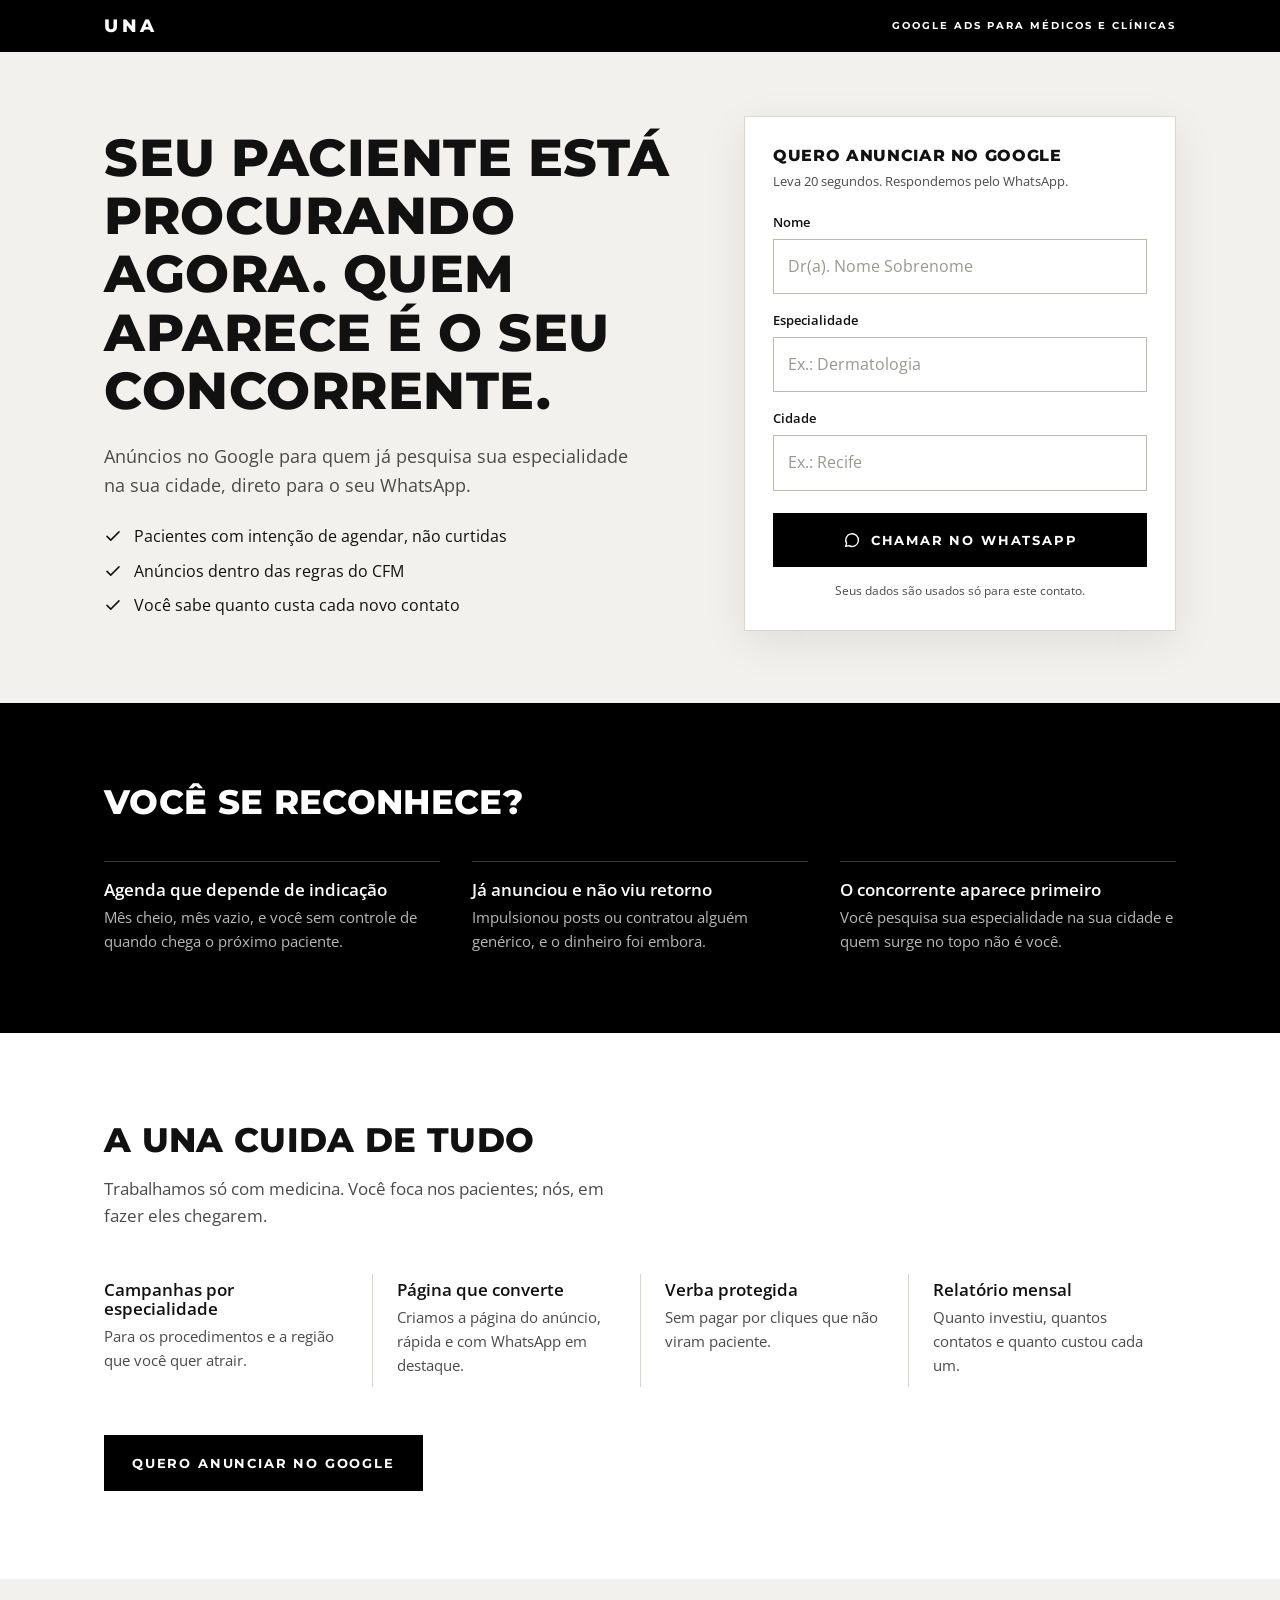
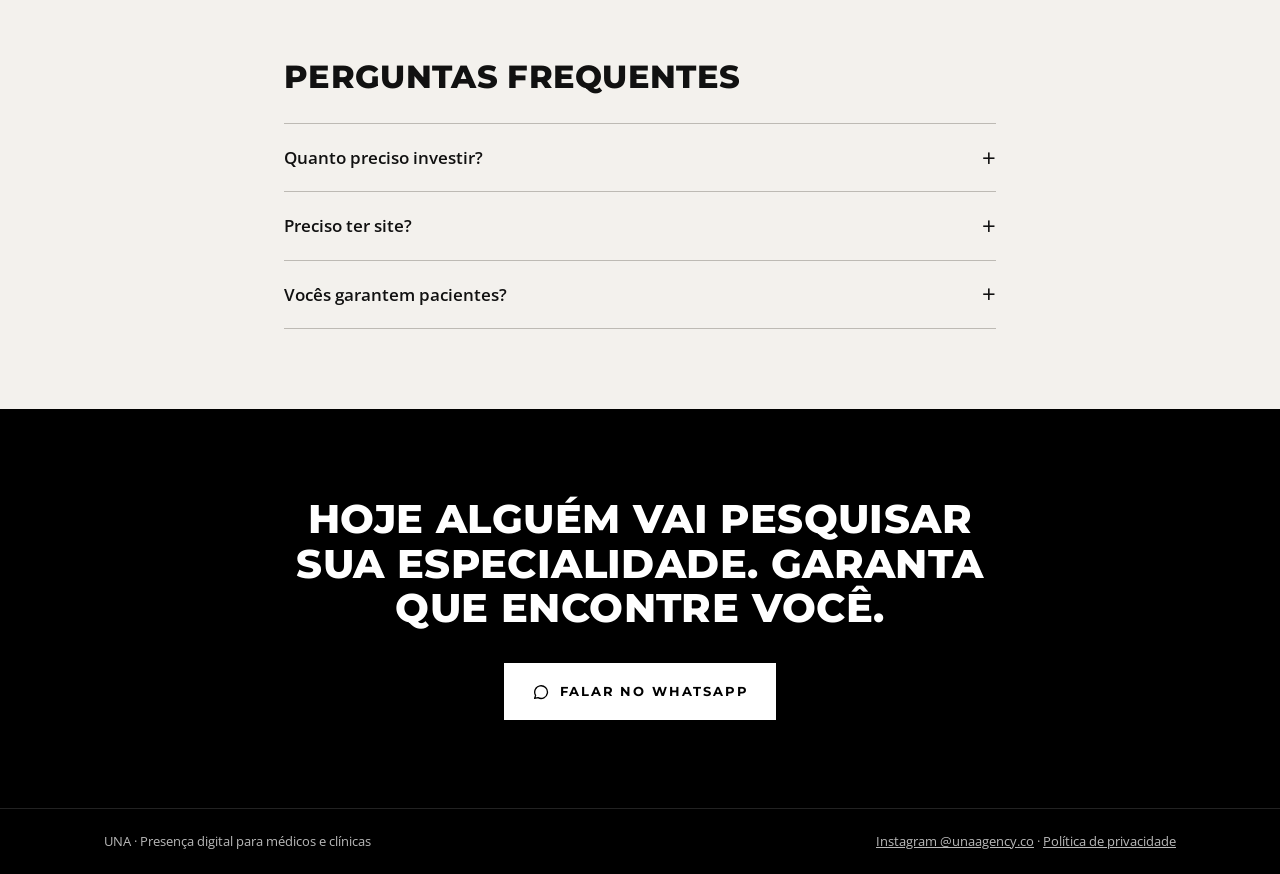
==== index.html @ a0f0ff61 "Add high-conversion Google Ads landing page for UNA Static LP following the provided layout: hero wi" ====
<!doctype html>
<html lang="pt-BR">
<head>
<meta charset="utf-8">
<meta name="viewport" content="width=device-width, initial-scale=1">
<title>Google Ads para Médicos e Clínicas | UNA</title>
<meta name="description" content="Anúncios no Google para quem já pesquisa sua especialidade na sua cidade, direto para o seu WhatsApp. Campanhas dentro das regras do CFM.">
<meta name="robots" content="index, follow">
<meta name="theme-color" content="#000000">
<meta property="og:type" content="website">
<meta property="og:title" content="Seu paciente está procurando agora. Quem aparece é o seu concorrente.">
<meta property="og:description" content="Google Ads para médicos e clínicas, direto para o seu WhatsApp.">
<meta property="og:locale" content="pt_BR">

<link rel="preconnect" href="https://fonts.googleapis.com">
<link rel="preconnect" href="https://fonts.gstatic.com" crossorigin>
<link rel="stylesheet" href="https://fonts.googleapis.com/css2?family=Montserrat:wght@700;800&family=Open+Sans:wght@400;600&display=swap">

<script>
  /* ===================== CONFIGURAÇÃO =====================
     Preencha antes de publicar. Campos vazios são ignorados. */
  window.LP_CONFIG = {
    whatsappNumber: "5581999999999",      // DDI + DDD + número, só dígitos
    gtmId: "",                             // ex.: "GTM-XXXXXXX"
    googleAdsId: "",                       // ex.: "AW-123456789"
    googleAdsConversionLabel: ""           // ex.: "AbCdEfGhIjK"
  };
</script>

<script>
  // Carrega GTM / gtag apenas se configurados (não bloqueia a renderização)
  (function (c) {
    window.dataLayer = window.dataLayer || [];
    window.gtag = function () { dataLayer.push(arguments); };
    if (c.gtmId) {
      dataLayer.push({ 'gtm.start': Date.now(), event: 'gtm.js' });
      var s = document.createElement('script');
      s.async = true; s.src = 'https://www.googletagmanager.com/gtm.js?id=' + c.gtmId;
      document.head.appendChild(s);
    }
    if (c.googleAdsId) {
      var g = document.createElement('script');
      g.async = true; g.src = 'https://www.googletagmanager.com/gtag/js?id=' + c.googleAdsId;
      document.head.appendChild(g);
      gtag('js', new Date());
      gtag('config', c.googleAdsId);
    }
  })(window.LP_CONFIG);
</script>

<style>
  :root {
    --black: #000;
    --white: #fff;
    --sand: #f3f1ed;
    --ink: #111;
    --muted: #4a4a4a;
    --muted-dark: #b9b9b9;
    --line: #d9d6d0;
    --line-dark: #3a3a3a;
    --head: 'Montserrat', system-ui, sans-serif;
    --body: 'Open Sans', system-ui, sans-serif;
    --wrap: 1120px;
  }
  *, *::before, *::after { box-sizing: border-box; }
  html { -webkit-text-size-adjust: 100%; scroll-behavior: smooth; }
  body { margin: 0; font-family: var(--body); color: var(--ink); background: var(--white); line-height: 1.6; font-size: 16px; }
  img, svg { display: block; }
  a { color: inherit; }
  .wrap { max-width: var(--wrap); margin: 0 auto; padding: 0 24px; }
  h1, h2, h3 { font-family: var(--head); font-weight: 800; text-transform: uppercase; letter-spacing: .01em; line-height: 1.12; margin: 0; }
  .sr-only { position: absolute; width: 1px; height: 1px; overflow: hidden; clip: rect(0 0 0 0); white-space: nowrap; }

  /* Top bar */
  .topbar { background: var(--black); color: var(--white); }
  .topbar .wrap { display: flex; justify-content: space-between; align-items: center; min-height: 52px; }
  .logo { font-family: var(--head); font-weight: 800; font-size: 18px; letter-spacing: .2em; text-decoration: none; }
  .tag { font-family: var(--head); font-size: 10px; font-weight: 700; letter-spacing: .2em; text-transform: uppercase; }

  /* Buttons */
  .btn { display: inline-flex; align-items: center; justify-content: center; gap: 10px; font-family: var(--head); font-weight: 700; font-size: 13px; letter-spacing: .14em; text-transform: uppercase; text-decoration: none; border: 0; cursor: pointer; padding: 18px 28px; transition: transform .15s, opacity .15s; }
  .btn:hover { opacity: .88; }
  .btn:active { transform: translateY(1px); }
  .btn svg { width: 18px; height: 18px; flex: none; }
  .btn-dark { background: var(--black); color: var(--white); }
  .btn-light { background: var(--white); color: var(--black); }

  /* Hero */
  .hero { background: var(--sand); padding: 64px 0 72px; }
  .hero .wrap { display: grid; grid-template-columns: 1.15fr .85fr; gap: 56px; align-items: center; }
  .hero h1 { font-size: clamp(32px, 4.6vw, 52px); }
  .lead { font-size: 18px; color: var(--muted); max-width: 30em; margin: 22px 0 24px; }
  .checks { list-style: none; padding: 0; margin: 0; display: grid; gap: 10px; }
  .checks li { display: flex; gap: 12px; align-items: flex-start; font-size: 15.5px; }
  .checks svg { width: 18px; height: 18px; margin-top: 3px; flex: none; }

  /* Form */
  .card { background: var(--white); border: 1px solid var(--line); box-shadow: 0 12px 40px rgba(0,0,0,.08); padding: 30px 28px; scroll-margin-top: 24px; }
  .card h2 { font-size: 16px; letter-spacing: .04em; }
  .card .sub { font-size: 13px; color: var(--muted); margin: 6px 0 20px; }
  .field { margin-bottom: 16px; }
  .field label { display: block; font-size: 13px; font-weight: 600; margin-bottom: 6px; }
  .field input { width: 100%; font: inherit; font-size: 16px; padding: 14px; border: 1px solid #bdbab4; border-radius: 0; background: var(--white); color: var(--ink); }
  .field input::placeholder { color: #9a978f; }
  .field input:focus { outline: 2px solid var(--black); outline-offset: -1px; border-color: var(--black); }
  .field input[aria-invalid="true"] { border-color: #b3261e; }
  .err { display: none; color: #b3261e; font-size: 12.5px; margin-top: 4px; }
  .field input[aria-invalid="true"] + .err { display: block; }
  .card .btn { width: 100%; margin-top: 6px; }
  .privacy { font-size: 12px; color: var(--muted); text-align: center; margin: 14px 0 0; }

  /* Pain */
  .pain { background: var(--black); color: var(--white); padding: 80px 0; }
  .pain h2 { font-size: clamp(26px, 3vw, 34px); margin-bottom: 40px; }
  .grid3 { display: grid; grid-template-columns: repeat(3, 1fr); gap: 32px; }
  .pain .item { border-top: 1px solid var(--line-dark); padding-top: 18px; }
  .pain h3, .svc h3 { font-family: var(--body); text-transform: none; font-weight: 600; font-size: 17px; letter-spacing: 0; margin-bottom: 6px; }
  .pain p { margin: 0; color: var(--muted-dark); font-size: 15px; }

  /* Services */
  .svc { padding: 88px 0; }
  .svc h2 { font-size: clamp(26px, 3vw, 34px); }
  .svc .intro { color: var(--muted); font-size: 17px; max-width: 30em; margin: 16px 0 44px; }
  .grid4 { display: grid; grid-template-columns: repeat(4, 1fr); }
  .svc .item { padding: 6px 24px 10px; border-left: 1px solid var(--line); }
  .svc .item:first-child { border-left: 0; padding-left: 0; }
  .svc p { margin: 0; color: var(--muted); font-size: 15px; }
  .svc .cta-row { margin-top: 48px; }

  /* FAQ */
  .faq { background: var(--sand); padding: 80px 0; }
  .faq .wrap { max-width: 760px; }
  .faq h2 { font-size: clamp(24px, 2.8vw, 32px); margin-bottom: 28px; }
  details { border-top: 1px solid #bdbab4; }
  details:last-of-type { border-bottom: 1px solid #bdbab4; }
  summary { list-style: none; cursor: pointer; display: flex; justify-content: space-between; align-items: center; gap: 16px; padding: 20px 0; font-weight: 600; font-size: 17px; }
  summary::-webkit-details-marker { display: none; }
  summary .ic { font-size: 24px; font-weight: 400; line-height: 1; transition: transform .2s; }
  details[open] summary .ic { transform: rotate(45deg); }
  details p { margin: 0 0 22px; color: var(--muted); max-width: 40em; }

  /* Final CTA */
  .final { background: var(--black); color: var(--white); padding: 88px 0; text-align: center; }
  .final h2 { font-size: clamp(26px, 3.4vw, 40px); max-width: 18em; margin: 0 auto 32px; }

  footer { background: var(--black); color: var(--muted-dark); border-top: 1px solid #222; font-size: 13px; }
  footer .wrap { display: flex; justify-content: space-between; flex-wrap: wrap; gap: 12px; padding-top: 22px; padding-bottom: 22px; }
  footer a { color: var(--muted-dark); }
  footer a:hover { color: var(--white); }

  /* Sticky mobile CTA */
  .sticky { position: fixed; left: 0; right: 0; bottom: 0; z-index: 50; padding: 10px 16px calc(10px + env(safe-area-inset-bottom)); background: rgba(0,0,0,.94); transform: translateY(110%); transition: transform .25s; display: none; }
  .sticky.show { transform: none; }
  .sticky .btn { width: 100%; }

  @media (max-width: 960px) {
    .hero .wrap { grid-template-columns: 1fr; gap: 36px; }
    .grid4 { grid-template-columns: repeat(2, 1fr); row-gap: 32px; }
    .svc .item:nth-child(3) { border-left: 0; padding-left: 0; }
  }
  @media (max-width: 700px) {
    .wrap { padding: 0 20px; }
    .tag { display: none; }
    .hero { padding: 40px 0 48px; }
    .lead { font-size: 16.5px; }
    .card { padding: 24px 20px; }
    .grid3, .grid4 { grid-template-columns: 1fr; gap: 24px; }
    .svc .item { border-left: 0; padding: 0 0 20px; border-bottom: 1px solid var(--line); }
    .svc .item:last-child { border-bottom: 0; }
    .pain, .svc, .faq, .final { padding: 60px 0; }
    .sticky { display: block; }
    body { padding-bottom: 76px; }
  }
  @media (prefers-reduced-motion: reduce) { * { transition: none !important; scroll-behavior: auto !important; } }
</style>

<script type="application/ld+json">
{
  "@context": "https://schema.org",
  "@type": "FAQPage",
  "mainEntity": [
    {"@type": "Question", "name": "Quanto preciso investir?", "acceptedAnswer": {"@type": "Answer", "text": "Depende da especialidade e da cidade. A verba vai direto ao Google, separada da gestão, e indicamos o valor na proposta."}},
    {"@type": "Question", "name": "Preciso ter site?", "acceptedAnswer": {"@type": "Answer", "text": "Não. Criamos a página de destino dos anúncios."}},
    {"@type": "Question", "name": "Vocês garantem pacientes?", "acceptedAnswer": {"@type": "Answer", "text": "Não, e desconfie de quem garante. Trabalhamos com estratégia, métricas transparentes e ajustes constantes."}}
  ]
}
</script>
</head>
<body>

<svg width="0" height="0" style="position:absolute" aria-hidden="true">
  <symbol id="i-wa" viewBox="0 0 24 24"><path fill="none" stroke="currentColor" stroke-width="1.8" stroke-linecap="round" stroke-linejoin="round" d="M3.5 20.5l1.3-4A8.5 8.5 0 1 1 8 19.6l-4.5.9z"/></symbol>
  <symbol id="i-check" viewBox="0 0 24 24"><path fill="none" stroke="currentColor" stroke-width="2" stroke-linecap="round" stroke-linejoin="round" d="M4 12.5l5 5L20 6.5"/></symbol>
</svg>

<header class="topbar">
  <div class="wrap">
    <a class="logo" href="#" aria-label="UNA">UNA</a>
    <span class="tag">Google Ads para médicos e clínicas</span>
  </div>
</header>

<main>
  <section class="hero">
    <div class="wrap">
      <div>
        <h1>Seu paciente está procurando agora. Quem aparece é o seu concorrente.</h1>
        <p class="lead">Anúncios no Google para quem já pesquisa sua especialidade na sua cidade, direto para o seu WhatsApp.</p>
        <ul class="checks">
          <li><svg aria-hidden="true"><use href="#i-check"/></svg>Pacientes com intenção de agendar, não curtidas</li>
          <li><svg aria-hidden="true"><use href="#i-check"/></svg>Anúncios dentro das regras do CFM</li>
          <li><svg aria-hidden="true"><use href="#i-check"/></svg>Você sabe quanto custa cada novo contato</li>
        </ul>
      </div>

      <form class="card" id="lead-form" novalidate>
        <h2>Quero anunciar no Google</h2>
        <p class="sub">Leva 20 segundos. Respondemos pelo WhatsApp.</p>

        <div class="field">
          <label for="f-nome">Nome</label>
          <input id="f-nome" name="nome" type="text" autocomplete="name" placeholder="Dr(a). Nome Sobrenome" required minlength="3" aria-describedby="e-nome">
          <span class="err" id="e-nome">Informe seu nome.</span>
        </div>
        <div class="field">
          <label for="f-esp">Especialidade</label>
          <input id="f-esp" name="especialidade" type="text" autocomplete="off" placeholder="Ex.: Dermatologia" required minlength="3" list="especialidades" aria-describedby="e-esp">
          <span class="err" id="e-esp">Informe sua especialidade.</span>
        </div>
        <div class="field">
          <label for="f-cid">Cidade</label>
          <input id="f-cid" name="cidade" type="text" autocomplete="address-level2" placeholder="Ex.: Recife" required minlength="2" aria-describedby="e-cid">
          <span class="err" id="e-cid">Informe sua cidade.</span>
        </div>

        <button class="btn btn-dark" type="submit" data-cta="form">
          <svg aria-hidden="true"><use href="#i-wa"/></svg>Chamar no WhatsApp
        </button>
        <p class="privacy">Seus dados são usados só para este contato.</p>
      </form>
    </div>
  </section>

  <section class="pain" aria-labelledby="pain-t">
    <div class="wrap">
      <h2 id="pain-t">Você se reconhece?</h2>
      <div class="grid3">
        <div class="item">
          <h3>Agenda que depende de indicação</h3>
          <p>Mês cheio, mês vazio, e você sem controle de quando chega o próximo paciente.</p>
        </div>
        <div class="item">
          <h3>Já anunciou e não viu retorno</h3>
          <p>Impulsionou posts ou contratou alguém genérico, e o dinheiro foi embora.</p>
        </div>
        <div class="item">
          <h3>O concorrente aparece primeiro</h3>
          <p>Você pesquisa sua especialidade na sua cidade e quem surge no topo não é você.</p>
        </div>
      </div>
    </div>
  </section>

  <section class="svc" aria-labelledby="svc-t">
    <div class="wrap">
      <h2 id="svc-t">A UNA cuida de tudo</h2>
      <p class="intro">Trabalhamos só com medicina. Você foca nos pacientes; nós, em fazer eles chegarem.</p>
      <div class="grid4">
        <div class="item">
          <h3>Campanhas por especialidade</h3>
          <p>Para os procedimentos e a região que você quer atrair.</p>
        </div>
        <div class="item">
          <h3>Página que converte</h3>
          <p>Criamos a página do anúncio, rápida e com WhatsApp em destaque.</p>
        </div>
        <div class="item">
          <h3>Verba protegida</h3>
          <p>Sem pagar por cliques que não viram paciente.</p>
        </div>
        <div class="item">
          <h3>Relatório mensal</h3>
          <p>Quanto investiu, quantos contatos e quanto custou cada um.</p>
        </div>
      </div>
      <div class="cta-row">
        <a class="btn btn-dark" href="#lead-form" data-scroll-form>Quero anunciar no Google</a>
      </div>
    </div>
  </section>

  <section class="faq" aria-labelledby="faq-t">
    <div class="wrap">
      <h2 id="faq-t">Perguntas frequentes</h2>
      <details>
        <summary>Quanto preciso investir? <span class="ic" aria-hidden="true">+</span></summary>
        <p>Depende da especialidade e da cidade. A verba vai direto ao Google, separada da gestão, e indicamos o valor na proposta.</p>
      </details>
      <details>
        <summary>Preciso ter site? <span class="ic" aria-hidden="true">+</span></summary>
        <p>Não. Criamos a página de destino dos anúncios.</p>
      </details>
      <details>
        <summary>Vocês garantem pacientes? <span class="ic" aria-hidden="true">+</span></summary>
        <p>Não, e desconfie de quem garante. Trabalhamos com estratégia, métricas transparentes e ajustes constantes.</p>
      </details>
    </div>
  </section>

  <section class="final" aria-labelledby="final-t">
    <div class="wrap">
      <h2 id="final-t">Hoje alguém vai pesquisar sua especialidade. Garanta que encontre você.</h2>
      <a class="btn btn-light" href="#" data-wa data-cta="final">
        <svg aria-hidden="true"><use href="#i-wa"/></svg>Falar no WhatsApp
      </a>
    </div>
  </section>
</main>

<footer>
  <div class="wrap">
    <span>UNA · Presença digital para médicos e clínicas</span>
    <span><a href="https://www.instagram.com/unaagency.co/" target="_blank" rel="noopener">Instagram @unaagency.co</a> · <a href="politica-de-privacidade.html">Política de privacidade</a></span>
  </div>
</footer>

<div class="sticky" id="sticky" aria-hidden="true">
  <a class="btn btn-light" href="#" data-wa data-cta="sticky" tabindex="-1">
    <svg aria-hidden="true"><use href="#i-wa"/></svg>Falar no WhatsApp
  </a>
</div>

<datalist id="especialidades">
  <option value="Dermatologia"><option value="Cirurgia Plástica"><option value="Ginecologia e Obstetrícia">
  <option value="Ortopedia"><option value="Oftalmologia"><option value="Cardiologia"><option value="Urologia">
  <option value="Endocrinologia"><option value="Psiquiatria"><option value="Pediatria"><option value="Otorrinolaringologia">
  <option value="Gastroenterologia"><option value="Neurologia"><option value="Odontologia"><option value="Nutrologia">
</datalist>

<script>
(function () {
  var C = window.LP_CONFIG;

  // Guarda UTMs / gclid da primeira visita para atribuição
  var params = new URLSearchParams(location.search), attrib = {};
  ['utm_source','utm_medium','utm_campaign','utm_term','utm_content','gclid','gbraid','wbraid'].forEach(function (k) {
    if (params.get(k)) attrib[k] = params.get(k);
  });
  try {
    if (Object.keys(attrib).length) sessionStorage.setItem('lp_attrib', JSON.stringify(attrib));
    else attrib = JSON.parse(sessionStorage.getItem('lp_attrib') || '{}');
  } catch (e) {}

  function waUrl(text) {
    return 'https://wa.me/' + C.whatsappNumber + '?text=' + encodeURIComponent(text);
  }

  function track(source, data) {
    var payload = Object.assign({ event: 'generate_lead', lead_source: source }, attrib, data || {});
    dataLayer.push(payload);
    if (C.googleAdsId && C.googleAdsConversionLabel) {
      gtag('event', 'conversion', { send_to: C.googleAdsId + '/' + C.googleAdsConversionLabel });
    }
  }

  function openWa(url) {
    // Abre de forma síncrona ao clique (evita bloqueio de pop-up no iOS)
    var w = window.open(url, '_blank');
    if (w) w.opener = null; else location.href = url;
  }

  // Formulário -> WhatsApp com mensagem pré-preenchida
  var form = document.getElementById('lead-form');
  form.addEventListener('submit', function (e) {
    e.preventDefault();
    var first = null;
    form.querySelectorAll('input').forEach(function (inp) {
      var ok = inp.value.trim().length >= (+inp.getAttribute('minlength') || 1);
      inp.setAttribute('aria-invalid', ok ? 'false' : 'true');
      if (!ok && !first) first = inp;
    });
    if (first) { first.focus(); return; }

    var nome = form.nome.value.trim(), esp = form.especialidade.value.trim(), cid = form.cidade.value.trim();
    var msg = 'Olá! Sou ' + nome + ', de ' + esp + ', em ' + cid + '. Quero anunciar no Google.';
    track('form', { especialidade: esp, cidade: cid });
    openWa(waUrl(msg));
  });
  form.querySelectorAll('input').forEach(function (inp) {
    inp.addEventListener('input', function () { if (inp.getAttribute('aria-invalid') === 'true') inp.setAttribute('aria-invalid', 'false'); });
  });

  // Botões diretos de WhatsApp
  document.querySelectorAll('[data-wa]').forEach(function (a) {
    a.href = waUrl('Olá! Quero saber mais sobre Google Ads para minha clínica.');
    a.target = '_blank'; a.rel = 'noopener';
    a.addEventListener('click', function () { track(a.getAttribute('data-cta')); });
  });

  // CTA intermediário: rola até o formulário e foca o primeiro campo
  document.querySelectorAll('[data-scroll-form]').forEach(function (a) {
    a.addEventListener('click', function (e) {
      e.preventDefault();
      form.scrollIntoView({ behavior: 'smooth', block: 'center' });
      setTimeout(function () { form.nome.focus({ preventScroll: true }); }, 450);
    });
  });

  // CTA fixo no mobile aparece depois que o formulário sai da tela
  var sticky = document.getElementById('sticky');
  if ('IntersectionObserver' in window) {
    var finalSec = document.querySelector('.final');
    var formVisible = true, finalVisible = false;
    function update() {
      var show = !formVisible && !finalVisible;
      sticky.classList.toggle('show', show);
      sticky.setAttribute('aria-hidden', show ? 'false' : 'true');
      sticky.querySelector('a').tabIndex = show ? 0 : -1;
    }
    new IntersectionObserver(function (en) { formVisible = en[0].isIntersecting; update(); }).observe(form);
    new IntersectionObserver(function (en) { finalVisible = en[0].isIntersecting; update(); }).observe(finalSec);
  }
})();
</script>
</body>
</html>
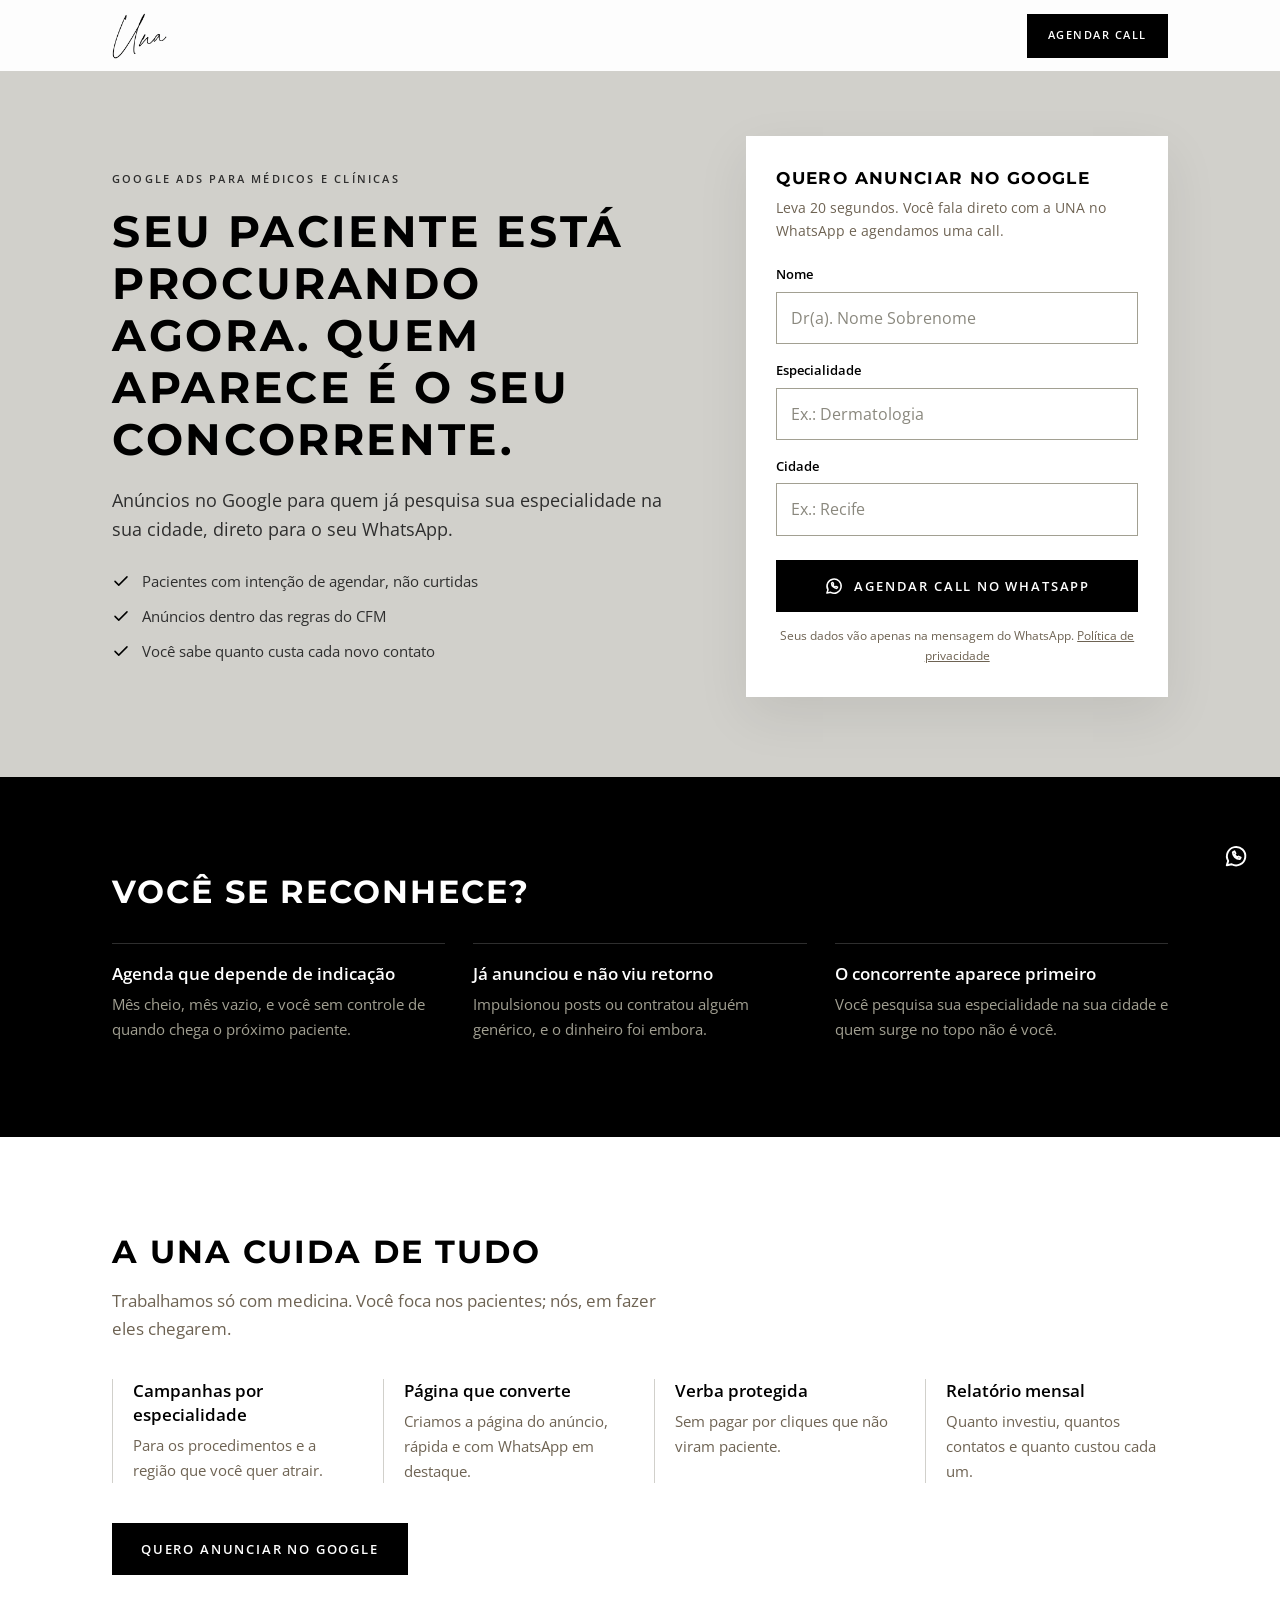
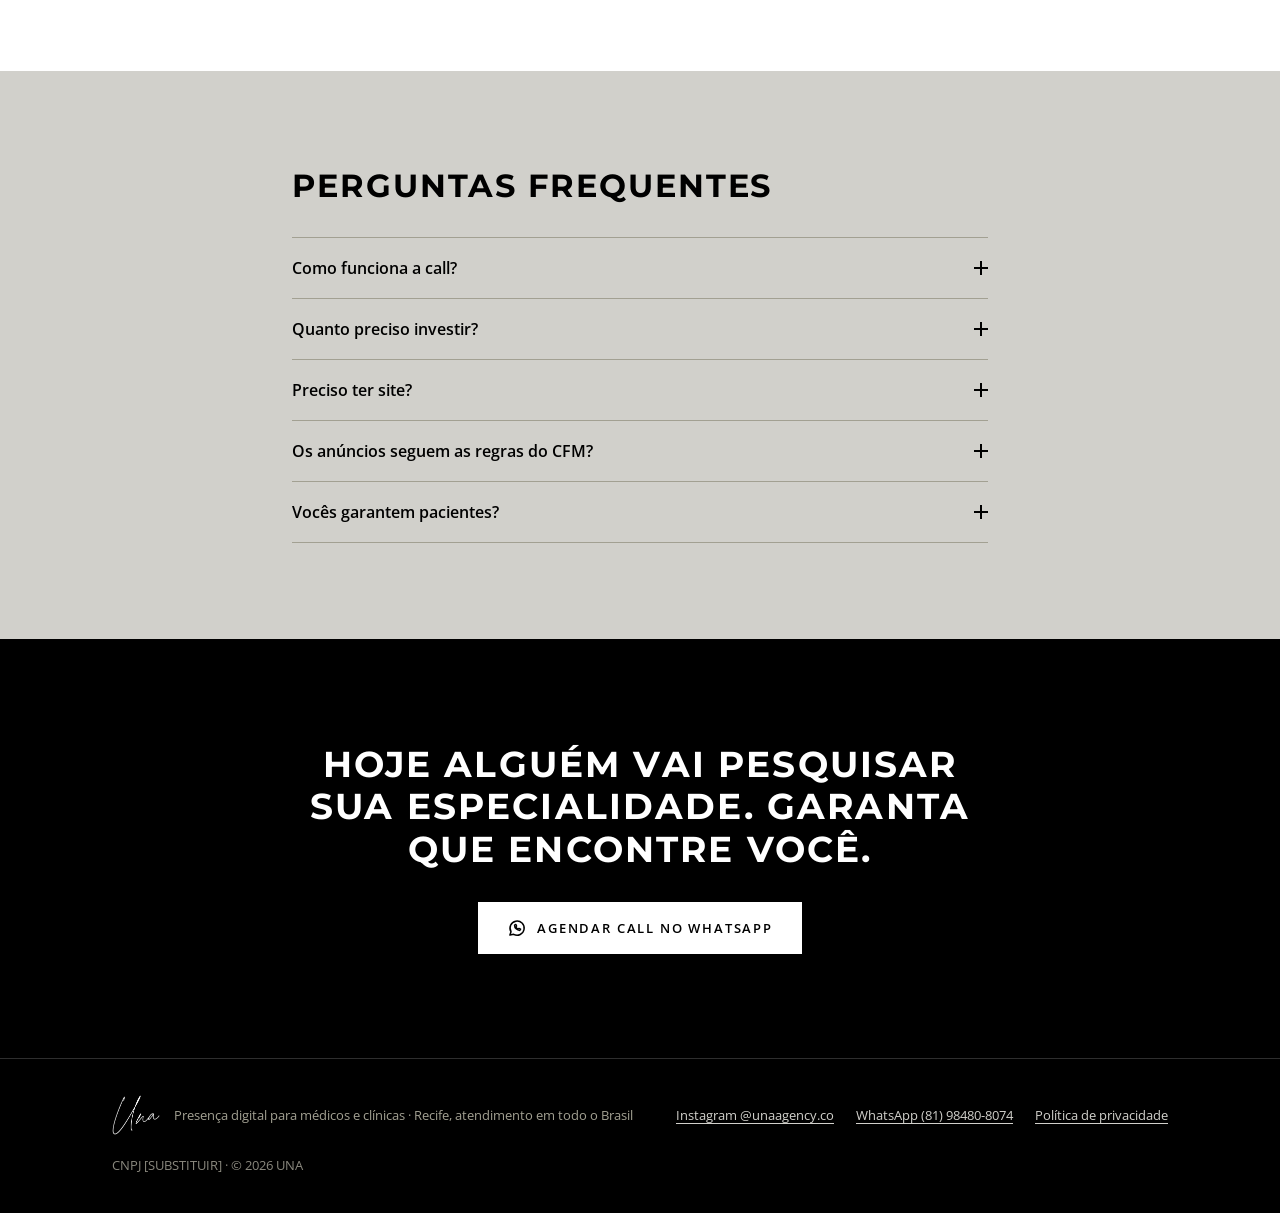
==== commit 10bbf193: "New lean Google Ads LP that sends leads to WhatsApp to book a call - index.html / styles.css / scrip" ====
--- a/index.html
+++ b/index.html
@@ -4,183 +4,67 @@
 <meta charset="utf-8">
 <meta name="viewport" content="width=device-width, initial-scale=1">
 <title>Google Ads para Médicos e Clínicas | UNA</title>
-<meta name="description" content="Anúncios no Google para quem já pesquisa sua especialidade na sua cidade, direto para o seu WhatsApp. Campanhas dentro das regras do CFM.">
+<meta name="description" content="Anúncios no Google para quem já pesquisa sua especialidade na sua cidade, direto para o seu WhatsApp. Campanhas dentro das regras do CFM. Agende uma call com a UNA.">
 <meta name="robots" content="index, follow">
 <meta name="theme-color" content="#000000">
+<link rel="canonical" href="https://SEU-DOMINIO.com.br/"><!-- [SUBSTITUIR] domínio -->
+<link rel="icon" type="image/png" href="assets/img/logo-una.png">
+
 <meta property="og:type" content="website">
-<meta property="og:title" content="Seu paciente está procurando agora. Quem aparece é o seu concorrente.">
-<meta property="og:description" content="Google Ads para médicos e clínicas, direto para o seu WhatsApp.">
 <meta property="og:locale" content="pt_BR">
-
+<meta property="og:site_name" content="UNA">
+<meta property="og:title" content="Google Ads para médicos e clínicas | UNA">
+<meta property="og:description" content="Seu paciente está procurando agora. Anúncios no Google para quem já pesquisa sua especialidade, direto para o seu WhatsApp.">
+<meta property="og:image" content="assets/img/og-image.jpg"><!-- use URL absoluta após publicar -->
+<meta property="og:image:width" content="1200">
+<meta property="og:image:height" content="630">
+<meta name="twitter:card" content="summary_large_image">
+
+<!-- Fontes: Open Sans (texto). Montserrat é o substituto provisório da Baron nos títulos;
+     ao adicionar assets/fonts/baron.woff2, remova "Montserrat" desta URL e ative o @font-face em styles.css. -->
 <link rel="preconnect" href="https://fonts.googleapis.com">
 <link rel="preconnect" href="https://fonts.gstatic.com" crossorigin>
-<link rel="stylesheet" href="https://fonts.googleapis.com/css2?family=Montserrat:wght@700;800&family=Open+Sans:wght@400;600&display=swap">
-
+<link rel="stylesheet" href="https://fonts.googleapis.com/css2?family=Montserrat:wght@700&family=Open+Sans:wght@400;600&display=swap">
+<!-- <link rel="preload" href="assets/fonts/baron.woff2" as="font" type="font/woff2" crossorigin> -->
+
+<link rel="stylesheet" href="styles.css">
+
+<!-- ============ GOOGLE ADS (tag global) ============
+<script async src="https://www.googletagmanager.com/gtag/js?id=AW-XXXXXXXXX"></script>
 <script>
-  /* ===================== CONFIGURAÇÃO =====================
-     Preencha antes de publicar. Campos vazios são ignorados. */
-  window.LP_CONFIG = {
-    whatsappNumber: "5581999999999",      // DDI + DDD + número, só dígitos
-    gtmId: "",                             // ex.: "GTM-XXXXXXX"
-    googleAdsId: "",                       // ex.: "AW-123456789"
-    googleAdsConversionLabel: ""           // ex.: "AbCdEfGhIjK"
-  };
+  window.dataLayer = window.dataLayer || [];
+  function gtag(){dataLayer.push(arguments);}
+  gtag('js', new Date());
+  gtag('config', 'AW-XXXXXXXXX');
 </script>
-
+===================================================== -->
+
+<!-- ============ GA4 ============
+     (se usar o mesmo gtag.js acima, basta acrescentar esta linha ao bloco)
+<script>gtag('config', 'G-XXXXXXXXXX');</script>
+================================= -->
+
+<!-- ============ META PIXEL ============
 <script>
-  // Carrega GTM / gtag apenas se configurados (não bloqueia a renderização)
-  (function (c) {
-    window.dataLayer = window.dataLayer || [];
-    window.gtag = function () { dataLayer.push(arguments); };
-    if (c.gtmId) {
-      dataLayer.push({ 'gtm.start': Date.now(), event: 'gtm.js' });
-      var s = document.createElement('script');
-      s.async = true; s.src = 'https://www.googletagmanager.com/gtm.js?id=' + c.gtmId;
-      document.head.appendChild(s);
-    }
-    if (c.googleAdsId) {
-      var g = document.createElement('script');
-      g.async = true; g.src = 'https://www.googletagmanager.com/gtag/js?id=' + c.googleAdsId;
-      document.head.appendChild(g);
-      gtag('js', new Date());
-      gtag('config', c.googleAdsId);
-    }
-  })(window.LP_CONFIG);
+  !function(f,b,e,v,n,t,s){if(f.fbq)return;n=f.fbq=function(){n.callMethod?
+  n.callMethod.apply(n,arguments):n.queue.push(arguments)};if(!f._fbq)f._fbq=n;
+  n.push=n;n.loaded=!0;n.version='2.0';n.queue=[];t=b.createElement(e);t.async=!0;
+  t.src=v;s=b.getElementsByTagName(e)[0];s.parentNode.insertBefore(t,s)}(window,
+  document,'script','https://connect.facebook.net/en_US/fbevents.js');
+  fbq('init', 'XXXXXXXXXXXXXXX');
+  fbq('track', 'PageView');
 </script>
-
-<style>
-  :root {
-    --black: #000;
-    --white: #fff;
-    --sand: #f3f1ed;
-    --ink: #111;
-    --muted: #4a4a4a;
-    --muted-dark: #b9b9b9;
-    --line: #d9d6d0;
-    --line-dark: #3a3a3a;
-    --head: 'Montserrat', system-ui, sans-serif;
-    --body: 'Open Sans', system-ui, sans-serif;
-    --wrap: 1120px;
-  }
-  *, *::before, *::after { box-sizing: border-box; }
-  html { -webkit-text-size-adjust: 100%; scroll-behavior: smooth; }
-  body { margin: 0; font-family: var(--body); color: var(--ink); background: var(--white); line-height: 1.6; font-size: 16px; }
-  img, svg { display: block; }
-  a { color: inherit; }
-  .wrap { max-width: var(--wrap); margin: 0 auto; padding: 0 24px; }
-  h1, h2, h3 { font-family: var(--head); font-weight: 800; text-transform: uppercase; letter-spacing: .01em; line-height: 1.12; margin: 0; }
-  .sr-only { position: absolute; width: 1px; height: 1px; overflow: hidden; clip: rect(0 0 0 0); white-space: nowrap; }
-
-  /* Top bar */
-  .topbar { background: var(--black); color: var(--white); }
-  .topbar .wrap { display: flex; justify-content: space-between; align-items: center; min-height: 52px; }
-  .logo { font-family: var(--head); font-weight: 800; font-size: 18px; letter-spacing: .2em; text-decoration: none; }
-  .tag { font-family: var(--head); font-size: 10px; font-weight: 700; letter-spacing: .2em; text-transform: uppercase; }
-
-  /* Buttons */
-  .btn { display: inline-flex; align-items: center; justify-content: center; gap: 10px; font-family: var(--head); font-weight: 700; font-size: 13px; letter-spacing: .14em; text-transform: uppercase; text-decoration: none; border: 0; cursor: pointer; padding: 18px 28px; transition: transform .15s, opacity .15s; }
-  .btn:hover { opacity: .88; }
-  .btn:active { transform: translateY(1px); }
-  .btn svg { width: 18px; height: 18px; flex: none; }
-  .btn-dark { background: var(--black); color: var(--white); }
-  .btn-light { background: var(--white); color: var(--black); }
-
-  /* Hero */
-  .hero { background: var(--sand); padding: 64px 0 72px; }
-  .hero .wrap { display: grid; grid-template-columns: 1.15fr .85fr; gap: 56px; align-items: center; }
-  .hero h1 { font-size: clamp(32px, 4.6vw, 52px); }
-  .lead { font-size: 18px; color: var(--muted); max-width: 30em; margin: 22px 0 24px; }
-  .checks { list-style: none; padding: 0; margin: 0; display: grid; gap: 10px; }
-  .checks li { display: flex; gap: 12px; align-items: flex-start; font-size: 15.5px; }
-  .checks svg { width: 18px; height: 18px; margin-top: 3px; flex: none; }
-
-  /* Form */
-  .card { background: var(--white); border: 1px solid var(--line); box-shadow: 0 12px 40px rgba(0,0,0,.08); padding: 30px 28px; scroll-margin-top: 24px; }
-  .card h2 { font-size: 16px; letter-spacing: .04em; }
-  .card .sub { font-size: 13px; color: var(--muted); margin: 6px 0 20px; }
-  .field { margin-bottom: 16px; }
-  .field label { display: block; font-size: 13px; font-weight: 600; margin-bottom: 6px; }
-  .field input { width: 100%; font: inherit; font-size: 16px; padding: 14px; border: 1px solid #bdbab4; border-radius: 0; background: var(--white); color: var(--ink); }
-  .field input::placeholder { color: #9a978f; }
-  .field input:focus { outline: 2px solid var(--black); outline-offset: -1px; border-color: var(--black); }
-  .field input[aria-invalid="true"] { border-color: #b3261e; }
-  .err { display: none; color: #b3261e; font-size: 12.5px; margin-top: 4px; }
-  .field input[aria-invalid="true"] + .err { display: block; }
-  .card .btn { width: 100%; margin-top: 6px; }
-  .privacy { font-size: 12px; color: var(--muted); text-align: center; margin: 14px 0 0; }
-
-  /* Pain */
-  .pain { background: var(--black); color: var(--white); padding: 80px 0; }
-  .pain h2 { font-size: clamp(26px, 3vw, 34px); margin-bottom: 40px; }
-  .grid3 { display: grid; grid-template-columns: repeat(3, 1fr); gap: 32px; }
-  .pain .item { border-top: 1px solid var(--line-dark); padding-top: 18px; }
-  .pain h3, .svc h3 { font-family: var(--body); text-transform: none; font-weight: 600; font-size: 17px; letter-spacing: 0; margin-bottom: 6px; }
-  .pain p { margin: 0; color: var(--muted-dark); font-size: 15px; }
-
-  /* Services */
-  .svc { padding: 88px 0; }
-  .svc h2 { font-size: clamp(26px, 3vw, 34px); }
-  .svc .intro { color: var(--muted); font-size: 17px; max-width: 30em; margin: 16px 0 44px; }
-  .grid4 { display: grid; grid-template-columns: repeat(4, 1fr); }
-  .svc .item { padding: 6px 24px 10px; border-left: 1px solid var(--line); }
-  .svc .item:first-child { border-left: 0; padding-left: 0; }
-  .svc p { margin: 0; color: var(--muted); font-size: 15px; }
-  .svc .cta-row { margin-top: 48px; }
-
-  /* FAQ */
-  .faq { background: var(--sand); padding: 80px 0; }
-  .faq .wrap { max-width: 760px; }
-  .faq h2 { font-size: clamp(24px, 2.8vw, 32px); margin-bottom: 28px; }
-  details { border-top: 1px solid #bdbab4; }
-  details:last-of-type { border-bottom: 1px solid #bdbab4; }
-  summary { list-style: none; cursor: pointer; display: flex; justify-content: space-between; align-items: center; gap: 16px; padding: 20px 0; font-weight: 600; font-size: 17px; }
-  summary::-webkit-details-marker { display: none; }
-  summary .ic { font-size: 24px; font-weight: 400; line-height: 1; transition: transform .2s; }
-  details[open] summary .ic { transform: rotate(45deg); }
-  details p { margin: 0 0 22px; color: var(--muted); max-width: 40em; }
-
-  /* Final CTA */
-  .final { background: var(--black); color: var(--white); padding: 88px 0; text-align: center; }
-  .final h2 { font-size: clamp(26px, 3.4vw, 40px); max-width: 18em; margin: 0 auto 32px; }
-
-  footer { background: var(--black); color: var(--muted-dark); border-top: 1px solid #222; font-size: 13px; }
-  footer .wrap { display: flex; justify-content: space-between; flex-wrap: wrap; gap: 12px; padding-top: 22px; padding-bottom: 22px; }
-  footer a { color: var(--muted-dark); }
-  footer a:hover { color: var(--white); }
-
-  /* Sticky mobile CTA */
-  .sticky { position: fixed; left: 0; right: 0; bottom: 0; z-index: 50; padding: 10px 16px calc(10px + env(safe-area-inset-bottom)); background: rgba(0,0,0,.94); transform: translateY(110%); transition: transform .25s; display: none; }
-  .sticky.show { transform: none; }
-  .sticky .btn { width: 100%; }
-
-  @media (max-width: 960px) {
-    .hero .wrap { grid-template-columns: 1fr; gap: 36px; }
-    .grid4 { grid-template-columns: repeat(2, 1fr); row-gap: 32px; }
-    .svc .item:nth-child(3) { border-left: 0; padding-left: 0; }
-  }
-  @media (max-width: 700px) {
-    .wrap { padding: 0 20px; }
-    .tag { display: none; }
-    .hero { padding: 40px 0 48px; }
-    .lead { font-size: 16.5px; }
-    .card { padding: 24px 20px; }
-    .grid3, .grid4 { grid-template-columns: 1fr; gap: 24px; }
-    .svc .item { border-left: 0; padding: 0 0 20px; border-bottom: 1px solid var(--line); }
-    .svc .item:last-child { border-bottom: 0; }
-    .pain, .svc, .faq, .final { padding: 60px 0; }
-    .sticky { display: block; }
-    body { padding-bottom: 76px; }
-  }
-  @media (prefers-reduced-motion: reduce) { * { transition: none !important; scroll-behavior: auto !important; } }
-</style>
+======================================== -->
 
 <script type="application/ld+json">
 {
   "@context": "https://schema.org",
   "@type": "FAQPage",
   "mainEntity": [
+    {"@type": "Question", "name": "Como funciona a call?", "acceptedAnswer": {"@type": "Answer", "text": "Uma conversa por vídeo para entender sua especialidade, sua cidade e quem você quer atender. Depois, enviamos uma proposta com estratégia e verba recomendada. Sem compromisso."}},
     {"@type": "Question", "name": "Quanto preciso investir?", "acceptedAnswer": {"@type": "Answer", "text": "Depende da especialidade e da cidade. A verba vai direto ao Google, separada da gestão, e indicamos o valor na proposta."}},
     {"@type": "Question", "name": "Preciso ter site?", "acceptedAnswer": {"@type": "Answer", "text": "Não. Criamos a página de destino dos anúncios."}},
+    {"@type": "Question", "name": "Os anúncios seguem as regras do CFM?", "acceptedAnswer": {"@type": "Answer", "text": "Sim. Textos e páginas seguem a Resolução CFM 2.336/2023 sobre publicidade médica."}},
     {"@type": "Question", "name": "Vocês garantem pacientes?", "acceptedAnswer": {"@type": "Answer", "text": "Não, e desconfie de quem garante. Trabalhamos com estratégia, métricas transparentes e ajustes constantes."}}
   ]
 }
@@ -188,22 +72,29 @@
 </head>
 <body>
 
-<svg width="0" height="0" style="position:absolute" aria-hidden="true">
-  <symbol id="i-wa" viewBox="0 0 24 24"><path fill="none" stroke="currentColor" stroke-width="1.8" stroke-linecap="round" stroke-linejoin="round" d="M3.5 20.5l1.3-4A8.5 8.5 0 1 1 8 19.6l-4.5.9z"/></symbol>
+<svg width="0" height="0" style="position:absolute" aria-hidden="true" focusable="false">
+  <symbol id="i-wa" viewBox="0 0 24 24"><path fill="none" stroke="currentColor" stroke-width="1.8" stroke-linecap="round" stroke-linejoin="round" d="M3.5 20.5l1.3-4A8.5 8.5 0 1 1 8 19.6l-4.5.9z"/><path fill="none" stroke="currentColor" stroke-width="1.6" stroke-linecap="round" stroke-linejoin="round" d="M9 8.6c0 3.4 2.9 6.4 6.4 6.4l1-1.6-2-1-1 .9c-1.1-.5-2.2-1.6-2.7-2.7l.9-1-1-2-1.6 1z"/></symbol>
   <symbol id="i-check" viewBox="0 0 24 24"><path fill="none" stroke="currentColor" stroke-width="2" stroke-linecap="round" stroke-linejoin="round" d="M4 12.5l5 5L20 6.5"/></symbol>
 </svg>
 
+<a class="skip" href="#conteudo">Pular para o conteúdo</a>
+
 <header class="topbar">
-  <div class="wrap">
-    <a class="logo" href="#" aria-label="UNA">UNA</a>
-    <span class="tag">Google Ads para médicos e clínicas</span>
+  <div class="wrap topbar-in">
+    <a href="#" class="brand" aria-label="UNA, início">
+      <img src="assets/img/logo-una.png" alt="UNA" width="57" height="48">
+    </a>
+    <a class="btn btn-dark btn-sm" href="#agendar" data-scroll-form>Agendar call</a>
   </div>
 </header>
 
-<main>
+<main id="conteudo">
+
+  <!-- HERO + FORMULÁRIO -->
   <section class="hero">
-    <div class="wrap">
-      <div>
+    <div class="wrap hero-in">
+      <div class="hero-copy">
+        <p class="eyebrow">Google Ads para médicos e clínicas</p>
         <h1>Seu paciente está procurando agora. Quem aparece é o seu concorrente.</h1>
         <p class="lead">Anúncios no Google para quem já pesquisa sua especialidade na sua cidade, direto para o seu WhatsApp.</p>
         <ul class="checks">
@@ -213,9 +104,9 @@
         </ul>
       </div>
 
-      <form class="card" id="lead-form" novalidate>
-        <h2>Quero anunciar no Google</h2>
-        <p class="sub">Leva 20 segundos. Respondemos pelo WhatsApp.</p>
+      <form class="card" id="agendar" novalidate aria-labelledby="form-t">
+        <h2 id="form-t">Quero anunciar no Google</h2>
+        <p class="card-sub">Leva 20 segundos. Você fala direto com a UNA no WhatsApp e agendamos uma call.</p>
 
         <div class="field">
           <label for="f-nome">Nome</label>
@@ -233,27 +124,28 @@
           <span class="err" id="e-cid">Informe sua cidade.</span>
         </div>
 
-        <button class="btn btn-dark" type="submit" data-cta="form">
-          <svg aria-hidden="true"><use href="#i-wa"/></svg>Chamar no WhatsApp
+        <button class="btn btn-dark btn-block" type="submit">
+          <svg aria-hidden="true"><use href="#i-wa"/></svg>Agendar call no WhatsApp
         </button>
-        <p class="privacy">Seus dados são usados só para este contato.</p>
+        <p class="card-note">Seus dados vão apenas na mensagem do WhatsApp. <a href="politica-de-privacidade.html">Política de privacidade</a></p>
       </form>
     </div>
   </section>
 
-  <section class="pain" aria-labelledby="pain-t">
+  <!-- PROBLEMA -->
+  <section class="sec sec-black" aria-labelledby="dor-t">
     <div class="wrap">
-      <h2 id="pain-t">Você se reconhece?</h2>
-      <div class="grid3">
-        <div class="item">
+      <h2 id="dor-t">Você se reconhece?</h2>
+      <div class="cols cols-3">
+        <div class="col col-line">
           <h3>Agenda que depende de indicação</h3>
           <p>Mês cheio, mês vazio, e você sem controle de quando chega o próximo paciente.</p>
         </div>
-        <div class="item">
+        <div class="col col-line">
           <h3>Já anunciou e não viu retorno</h3>
           <p>Impulsionou posts ou contratou alguém genérico, e o dinheiro foi embora.</p>
         </div>
-        <div class="item">
+        <div class="col col-line">
           <h3>O concorrente aparece primeiro</h3>
           <p>Você pesquisa sua especialidade na sua cidade e quem surge no topo não é você.</p>
         </div>
@@ -261,166 +153,97 @@
     </div>
   </section>
 
-  <section class="svc" aria-labelledby="svc-t">
+  <!-- SOLUÇÃO -->
+  <section class="sec sec-white" aria-labelledby="sol-t">
     <div class="wrap">
-      <h2 id="svc-t">A UNA cuida de tudo</h2>
+      <h2 id="sol-t">A UNA cuida de tudo</h2>
       <p class="intro">Trabalhamos só com medicina. Você foca nos pacientes; nós, em fazer eles chegarem.</p>
-      <div class="grid4">
-        <div class="item">
+      <div class="cols cols-4">
+        <div class="col col-rule">
           <h3>Campanhas por especialidade</h3>
           <p>Para os procedimentos e a região que você quer atrair.</p>
         </div>
-        <div class="item">
+        <div class="col col-rule">
           <h3>Página que converte</h3>
           <p>Criamos a página do anúncio, rápida e com WhatsApp em destaque.</p>
         </div>
-        <div class="item">
+        <div class="col col-rule">
           <h3>Verba protegida</h3>
           <p>Sem pagar por cliques que não viram paciente.</p>
         </div>
-        <div class="item">
+        <div class="col col-rule">
           <h3>Relatório mensal</h3>
           <p>Quanto investiu, quantos contatos e quanto custou cada um.</p>
         </div>
       </div>
-      <div class="cta-row">
-        <a class="btn btn-dark" href="#lead-form" data-scroll-form>Quero anunciar no Google</a>
-      </div>
-    </div>
-  </section>
-
-  <section class="faq" aria-labelledby="faq-t">
-    <div class="wrap">
+      <a class="btn btn-dark" href="#agendar" data-scroll-form>Quero anunciar no Google</a>
+    </div>
+  </section>
+
+  <!-- FAQ -->
+  <section class="sec sec-sand" aria-labelledby="faq-t">
+    <div class="wrap wrap-narrow">
       <h2 id="faq-t">Perguntas frequentes</h2>
       <details>
-        <summary>Quanto preciso investir? <span class="ic" aria-hidden="true">+</span></summary>
+        <summary>Como funciona a call?<span class="ic" aria-hidden="true"></span></summary>
+        <p>Uma conversa por vídeo para entender sua especialidade, sua cidade e quem você quer atender. Depois, enviamos uma proposta com estratégia e verba recomendada. Sem compromisso.</p>
+      </details>
+      <details>
+        <summary>Quanto preciso investir?<span class="ic" aria-hidden="true"></span></summary>
         <p>Depende da especialidade e da cidade. A verba vai direto ao Google, separada da gestão, e indicamos o valor na proposta.</p>
       </details>
       <details>
-        <summary>Preciso ter site? <span class="ic" aria-hidden="true">+</span></summary>
+        <summary>Preciso ter site?<span class="ic" aria-hidden="true"></span></summary>
         <p>Não. Criamos a página de destino dos anúncios.</p>
       </details>
       <details>
-        <summary>Vocês garantem pacientes? <span class="ic" aria-hidden="true">+</span></summary>
+        <summary>Os anúncios seguem as regras do CFM?<span class="ic" aria-hidden="true"></span></summary>
+        <p>Sim. Textos e páginas seguem a Resolução CFM 2.336/2023 sobre publicidade médica.</p>
+      </details>
+      <details>
+        <summary>Vocês garantem pacientes?<span class="ic" aria-hidden="true"></span></summary>
         <p>Não, e desconfie de quem garante. Trabalhamos com estratégia, métricas transparentes e ajustes constantes.</p>
       </details>
     </div>
   </section>
 
-  <section class="final" aria-labelledby="final-t">
+  <!-- CTA FINAL -->
+  <section class="sec sec-black final" aria-labelledby="final-t">
     <div class="wrap">
       <h2 id="final-t">Hoje alguém vai pesquisar sua especialidade. Garanta que encontre você.</h2>
       <a class="btn btn-light" href="#" data-wa data-cta="final">
-        <svg aria-hidden="true"><use href="#i-wa"/></svg>Falar no WhatsApp
+        <svg aria-hidden="true"><use href="#i-wa"/></svg>Agendar call no WhatsApp
       </a>
     </div>
   </section>
 </main>
 
-<footer>
-  <div class="wrap">
-    <span>UNA · Presença digital para médicos e clínicas</span>
-    <span><a href="https://www.instagram.com/unaagency.co/" target="_blank" rel="noopener">Instagram @unaagency.co</a> · <a href="politica-de-privacidade.html">Política de privacidade</a></span>
+<footer class="footer">
+  <div class="wrap footer-in">
+    <div class="footer-brand">
+      <img src="assets/img/logo-una-branco.png" alt="UNA" width="48" height="40" loading="lazy">
+      <span>Presença digital para médicos e clínicas · Recife, atendimento em todo o Brasil</span>
+    </div>
+    <ul class="footer-links">
+      <li><a href="https://www.instagram.com/unaagency.co/" target="_blank" rel="noopener">Instagram @unaagency.co</a></li>
+      <li><a href="#" data-wa data-cta="footer">WhatsApp (81) 98480-8074</a></li>
+      <li><a href="politica-de-privacidade.html">Política de privacidade</a></li>
+    </ul>
+    <p class="footer-legal">CNPJ [SUBSTITUIR] · © <span id="ano">2026</span> UNA</p>
   </div>
 </footer>
 
-<div class="sticky" id="sticky" aria-hidden="true">
-  <a class="btn btn-light" href="#" data-wa data-cta="sticky" tabindex="-1">
-    <svg aria-hidden="true"><use href="#i-wa"/></svg>Falar no WhatsApp
-  </a>
-</div>
+<a class="wa-float" href="#" data-wa data-cta="flutuante" aria-label="Falar com a UNA no WhatsApp">
+  <svg aria-hidden="true"><use href="#i-wa"/></svg>
+</a>
 
 <datalist id="especialidades">
   <option value="Dermatologia"><option value="Cirurgia Plástica"><option value="Ginecologia e Obstetrícia">
   <option value="Ortopedia"><option value="Oftalmologia"><option value="Cardiologia"><option value="Urologia">
   <option value="Endocrinologia"><option value="Psiquiatria"><option value="Pediatria"><option value="Otorrinolaringologia">
-  <option value="Gastroenterologia"><option value="Neurologia"><option value="Odontologia"><option value="Nutrologia">
+  <option value="Gastroenterologia"><option value="Neurologia"><option value="Nutrologia"><option value="Clínica Médica">
 </datalist>
 
-<script>
-(function () {
-  var C = window.LP_CONFIG;
-
-  // Guarda UTMs / gclid da primeira visita para atribuição
-  var params = new URLSearchParams(location.search), attrib = {};
-  ['utm_source','utm_medium','utm_campaign','utm_term','utm_content','gclid','gbraid','wbraid'].forEach(function (k) {
-    if (params.get(k)) attrib[k] = params.get(k);
-  });
-  try {
-    if (Object.keys(attrib).length) sessionStorage.setItem('lp_attrib', JSON.stringify(attrib));
-    else attrib = JSON.parse(sessionStorage.getItem('lp_attrib') || '{}');
-  } catch (e) {}
-
-  function waUrl(text) {
-    return 'https://wa.me/' + C.whatsappNumber + '?text=' + encodeURIComponent(text);
-  }
-
-  function track(source, data) {
-    var payload = Object.assign({ event: 'generate_lead', lead_source: source }, attrib, data || {});
-    dataLayer.push(payload);
-    if (C.googleAdsId && C.googleAdsConversionLabel) {
-      gtag('event', 'conversion', { send_to: C.googleAdsId + '/' + C.googleAdsConversionLabel });
-    }
-  }
-
-  function openWa(url) {
-    // Abre de forma síncrona ao clique (evita bloqueio de pop-up no iOS)
-    var w = window.open(url, '_blank');
-    if (w) w.opener = null; else location.href = url;
-  }
-
-  // Formulário -> WhatsApp com mensagem pré-preenchida
-  var form = document.getElementById('lead-form');
-  form.addEventListener('submit', function (e) {
-    e.preventDefault();
-    var first = null;
-    form.querySelectorAll('input').forEach(function (inp) {
-      var ok = inp.value.trim().length >= (+inp.getAttribute('minlength') || 1);
-      inp.setAttribute('aria-invalid', ok ? 'false' : 'true');
-      if (!ok && !first) first = inp;
-    });
-    if (first) { first.focus(); return; }
-
-    var nome = form.nome.value.trim(), esp = form.especialidade.value.trim(), cid = form.cidade.value.trim();
-    var msg = 'Olá! Sou ' + nome + ', de ' + esp + ', em ' + cid + '. Quero anunciar no Google.';
-    track('form', { especialidade: esp, cidade: cid });
-    openWa(waUrl(msg));
-  });
-  form.querySelectorAll('input').forEach(function (inp) {
-    inp.addEventListener('input', function () { if (inp.getAttribute('aria-invalid') === 'true') inp.setAttribute('aria-invalid', 'false'); });
-  });
-
-  // Botões diretos de WhatsApp
-  document.querySelectorAll('[data-wa]').forEach(function (a) {
-    a.href = waUrl('Olá! Quero saber mais sobre Google Ads para minha clínica.');
-    a.target = '_blank'; a.rel = 'noopener';
-    a.addEventListener('click', function () { track(a.getAttribute('data-cta')); });
-  });
-
-  // CTA intermediário: rola até o formulário e foca o primeiro campo
-  document.querySelectorAll('[data-scroll-form]').forEach(function (a) {
-    a.addEventListener('click', function (e) {
-      e.preventDefault();
-      form.scrollIntoView({ behavior: 'smooth', block: 'center' });
-      setTimeout(function () { form.nome.focus({ preventScroll: true }); }, 450);
-    });
-  });
-
-  // CTA fixo no mobile aparece depois que o formulário sai da tela
-  var sticky = document.getElementById('sticky');
-  if ('IntersectionObserver' in window) {
-    var finalSec = document.querySelector('.final');
-    var formVisible = true, finalVisible = false;
-    function update() {
-      var show = !formVisible && !finalVisible;
-      sticky.classList.toggle('show', show);
-      sticky.setAttribute('aria-hidden', show ? 'false' : 'true');
-      sticky.querySelector('a').tabIndex = show ? 0 : -1;
-    }
-    new IntersectionObserver(function (en) { formVisible = en[0].isIntersecting; update(); }).observe(form);
-    new IntersectionObserver(function (en) { finalVisible = en[0].isIntersecting; update(); }).observe(finalSec);
-  }
-})();
-</script>
+<script src="script.js" defer></script>
 </body>
 </html>
--- a/styles.css
+++ b/styles.css
@@ -0,0 +1,198 @@
+/* =========================================================
+   UNA · LP Google Ads — mobile-first
+   ========================================================= */
+
+/* Baron: descomente quando assets/fonts/baron.woff2 estiver no repositório
+@font-face {
+  font-family: "Baron";
+  src: url("assets/fonts/baron.woff2") format("woff2");
+  font-weight: 400 900;
+  font-display: swap;
+}
+*/
+
+:root {
+  --black: #000000;
+  --ink: #2E2E2E;
+  --brown: #6E6353;
+  --gray: #8A887E;
+  --gray-2: #A2A092;
+  --sand: #D1D0CB;
+  --white: #FFFFFF;
+
+  --f-title: "Baron", "Montserrat", system-ui, sans-serif;
+  --f-text: "Open Sans", system-ui, -apple-system, "Segoe UI", sans-serif;
+
+  --wrap: 1120px;
+  --gutter: 20px;
+  --header-h: 64px;
+}
+
+*, *::before, *::after { box-sizing: border-box; }
+html { -webkit-text-size-adjust: 100%; scroll-behavior: smooth; scroll-padding-top: calc(var(--header-h) + 16px); }
+body { margin: 0; font-family: var(--f-text); font-size: 16px; line-height: 1.65; color: var(--ink); background: var(--white); }
+img, svg { display: block; max-width: 100%; }
+a { color: inherit; }
+p { margin: 0; }
+
+h1, h2 {
+  font-family: var(--f-title);
+  font-weight: 700;
+  text-transform: uppercase;
+  letter-spacing: .06em;
+  line-height: 1.18;
+  margin: 0;
+  color: var(--black);
+}
+h3 { font-family: var(--f-text); font-weight: 600; font-size: 17px; line-height: 1.4; margin: 0 0 6px; color: var(--black); }
+
+.wrap { max-width: var(--wrap); margin: 0 auto; padding: 0 var(--gutter); }
+.wrap-narrow { max-width: 760px; }
+
+.skip { position: absolute; left: 12px; top: -60px; z-index: 100; background: var(--black); color: var(--white); padding: 10px 14px; }
+.skip:focus { top: 12px; }
+:focus-visible { outline: 2px solid var(--black); outline-offset: 3px; }
+.sec-black :focus-visible, .footer :focus-visible { outline-color: var(--white); }
+
+/* ---------- Botões ---------- */
+.btn {
+  display: inline-flex; align-items: center; justify-content: center; gap: 10px;
+  min-height: 52px; padding: 14px 28px;
+  font-family: var(--f-text); font-weight: 600; font-size: 13px;
+  letter-spacing: .14em; text-transform: uppercase; text-decoration: none;
+  border: 1px solid transparent; cursor: pointer;
+  transition: background-color .2s, color .2s;
+}
+.btn svg { width: 20px; height: 20px; flex: none; }
+.btn-dark { background: var(--black); color: var(--white); }
+.btn-dark:hover { background: var(--ink); }
+.btn-light { background: var(--white); color: var(--black); }
+.btn-light:hover { background: var(--sand); }
+.btn-sm { min-height: 40px; padding: 8px 16px; font-size: 11px; }
+.btn-block { width: 100%; }
+
+/* ---------- Topo fixo ---------- */
+.topbar {
+  position: fixed; inset: 0 0 auto; z-index: 40; height: var(--header-h);
+  background: rgba(255, 255, 255, .96);
+  border-bottom: 1px solid var(--sand);
+}
+.topbar-in { height: 100%; display: flex; align-items: center; justify-content: space-between; }
+.brand img { height: 46px; width: auto; }
+
+/* ---------- Hero ---------- */
+.hero { background: var(--sand); padding: calc(var(--header-h) + 40px) 0 56px; }
+.hero-in { display: grid; gap: 36px; }
+.eyebrow { font-size: 11px; font-weight: 600; letter-spacing: .2em; text-transform: uppercase; color: var(--ink); margin-bottom: 18px; }
+.hero h1 { font-size: clamp(27px, 7.2vw, 44px); }
+.lead { font-size: 17px; margin: 20px 0 24px; max-width: 32em; }
+.checks { list-style: none; margin: 0; padding: 0; display: grid; gap: 10px; }
+.checks li { display: flex; gap: 12px; font-size: 15px; }
+.checks svg { width: 18px; height: 18px; margin-top: 3px; flex: none; color: var(--black); }
+
+/* ---------- Formulário ---------- */
+.card { background: var(--white); padding: 28px 22px; box-shadow: 0 18px 50px rgba(0, 0, 0, .08); }
+.card h2 { font-size: 17px; letter-spacing: .08em; }
+.card-sub { font-size: 14px; color: var(--brown); margin: 8px 0 22px; }
+.field { margin-bottom: 16px; }
+.field label { display: block; font-size: 13px; font-weight: 600; margin-bottom: 6px; color: var(--black); }
+.field input {
+  width: 100%; min-height: 50px; padding: 12px 14px;
+  font: inherit; font-size: 16px; color: var(--ink);
+  background: var(--white); border: 1px solid var(--gray-2); border-radius: 0;
+  -webkit-appearance: none; appearance: none;
+}
+.field input::placeholder { color: var(--gray); }
+.field input:focus { outline: none; border-color: var(--black); box-shadow: inset 0 0 0 1px var(--black); }
+.field input[aria-invalid="true"] { border-color: #A3261E; }
+.err { display: none; font-size: 12.5px; color: #A3261E; margin-top: 4px; }
+.field input[aria-invalid="true"] + .err { display: block; }
+.card .btn { margin-top: 8px; }
+.card-note { font-size: 12px; color: var(--brown); text-align: center; margin-top: 14px; }
+
+/* ---------- Seções ---------- */
+.sec { padding: 64px 0; }
+.sec-white { background: var(--white); }
+.sec-sand { background: var(--sand); }
+.sec-black { background: var(--black); color: var(--sand); }
+.sec-black h2, .sec-black h3 { color: var(--white); }
+.sec h2 { font-size: clamp(22px, 5.6vw, 32px); margin-bottom: 32px; }
+.intro { font-size: 17px; max-width: 32em; margin: -16px 0 36px; color: var(--brown); }
+
+.cols { display: grid; gap: 28px; margin-bottom: 40px; }
+.cols:last-child { margin-bottom: 0; }
+.col p { font-size: 15px; }
+.sec-black .col p { color: var(--gray-2); }
+.sec-white .col p { color: var(--brown); }
+.col-line { border-top: 1px solid var(--ink); padding-top: 18px; }
+.col-rule { border-left: 1px solid var(--sand); padding-left: 20px; }
+
+/* ---------- FAQ ---------- */
+details { border-top: 1px solid var(--gray-2); }
+details:last-of-type { border-bottom: 1px solid var(--gray-2); }
+summary {
+  list-style: none; cursor: pointer;
+  display: flex; justify-content: space-between; align-items: center; gap: 16px;
+  min-height: 60px; padding: 16px 0;
+  font-weight: 600; font-size: 16px; color: var(--black);
+}
+summary::-webkit-details-marker { display: none; }
+.ic { position: relative; width: 14px; height: 14px; flex: none; }
+.ic::before, .ic::after { content: ""; position: absolute; background: var(--black); transition: transform .2s; }
+.ic::before { left: 0; right: 0; top: 6px; height: 2px; }
+.ic::after { top: 0; bottom: 0; left: 6px; width: 2px; }
+details[open] .ic::after { transform: scaleY(0); }
+details p { padding: 0 0 22px; max-width: 40em; }
+
+/* ---------- CTA final ---------- */
+.final { text-align: center; padding: 72px 0; }
+.final h2 { max-width: 20em; margin: 0 auto 32px; font-size: clamp(22px, 5.8vw, 36px); }
+
+/* ---------- Rodapé ---------- */
+.footer { background: var(--black); color: var(--gray-2); border-top: 1px solid var(--ink); font-size: 13px; padding: 36px 0 96px; }
+.footer-in { display: grid; gap: 20px; }
+.footer-brand { display: flex; align-items: center; gap: 14px; }
+.footer.brand img { height: 46px; width: auto; flex: none; }
+.footer-links { list-style: none; margin: 0; padding: 0; display: flex; flex-wrap: wrap; gap: 8px 22px; }
+.footer a { color: var(--sand); text-underline-offset: 3px; }
+.footer a:hover { color: var(--white); }
+.footer-legal { color: var(--gray); }
+
+/* ---------- WhatsApp flutuante ---------- */
+.wa-float {
+  position: fixed; right: 16px; bottom: calc(16px + env(safe-area-inset-bottom)); z-index: 45;
+  width: 56px; height: 56px; border-radius: 50%;
+  display: grid; place-items: center;
+  background: var(--black); color: var(--white);
+  box-shadow: 0 8px 24px rgba(0, 0, 0, .25);
+  transition: transform .2s;
+}
+.wa-float:hover { transform: scale(1.06); }
+.wa-float svg { width: 26px; height: 26px; }
+.wa-float.on-dark { background: var(--white); color: var(--black); }
+
+/* ---------- Telas maiores ---------- */
+@media (min-width: 640px) {
+  :root { --gutter: 32px; }
+  .cols-3 { grid-template-columns: repeat(3, 1fr); }
+  .cols-4 { grid-template-columns: repeat(2, 1fr); row-gap: 32px; }
+  .card { padding: 32px 30px; }
+}
+@media (min-width: 960px) {
+  :root { --header-h: 72px; }
+  .hero { padding: calc(var(--header-h) + 64px) 0 80px; }
+  .hero-in { grid-template-columns: 1.15fr .85fr; gap: 64px; align-items: center; }
+  .lead { font-size: 18px; }
+  .sec { padding: 96px 0; }
+  .final { padding: 104px 0; }
+  .cols-4 { grid-template-columns: repeat(4, 1fr); }
+  .btn-sm { min-height: 44px; padding: 10px 20px; }
+  .footer { padding-bottom: 36px; }
+  .footer-in { grid-template-columns: 1fr auto; align-items: center; }
+  .footer-legal { grid-column: 1 / -1; }
+}
+
+@media (prefers-reduced-motion: reduce) {
+  html { scroll-behavior: auto; }
+  * { transition: none !important; }
+}
